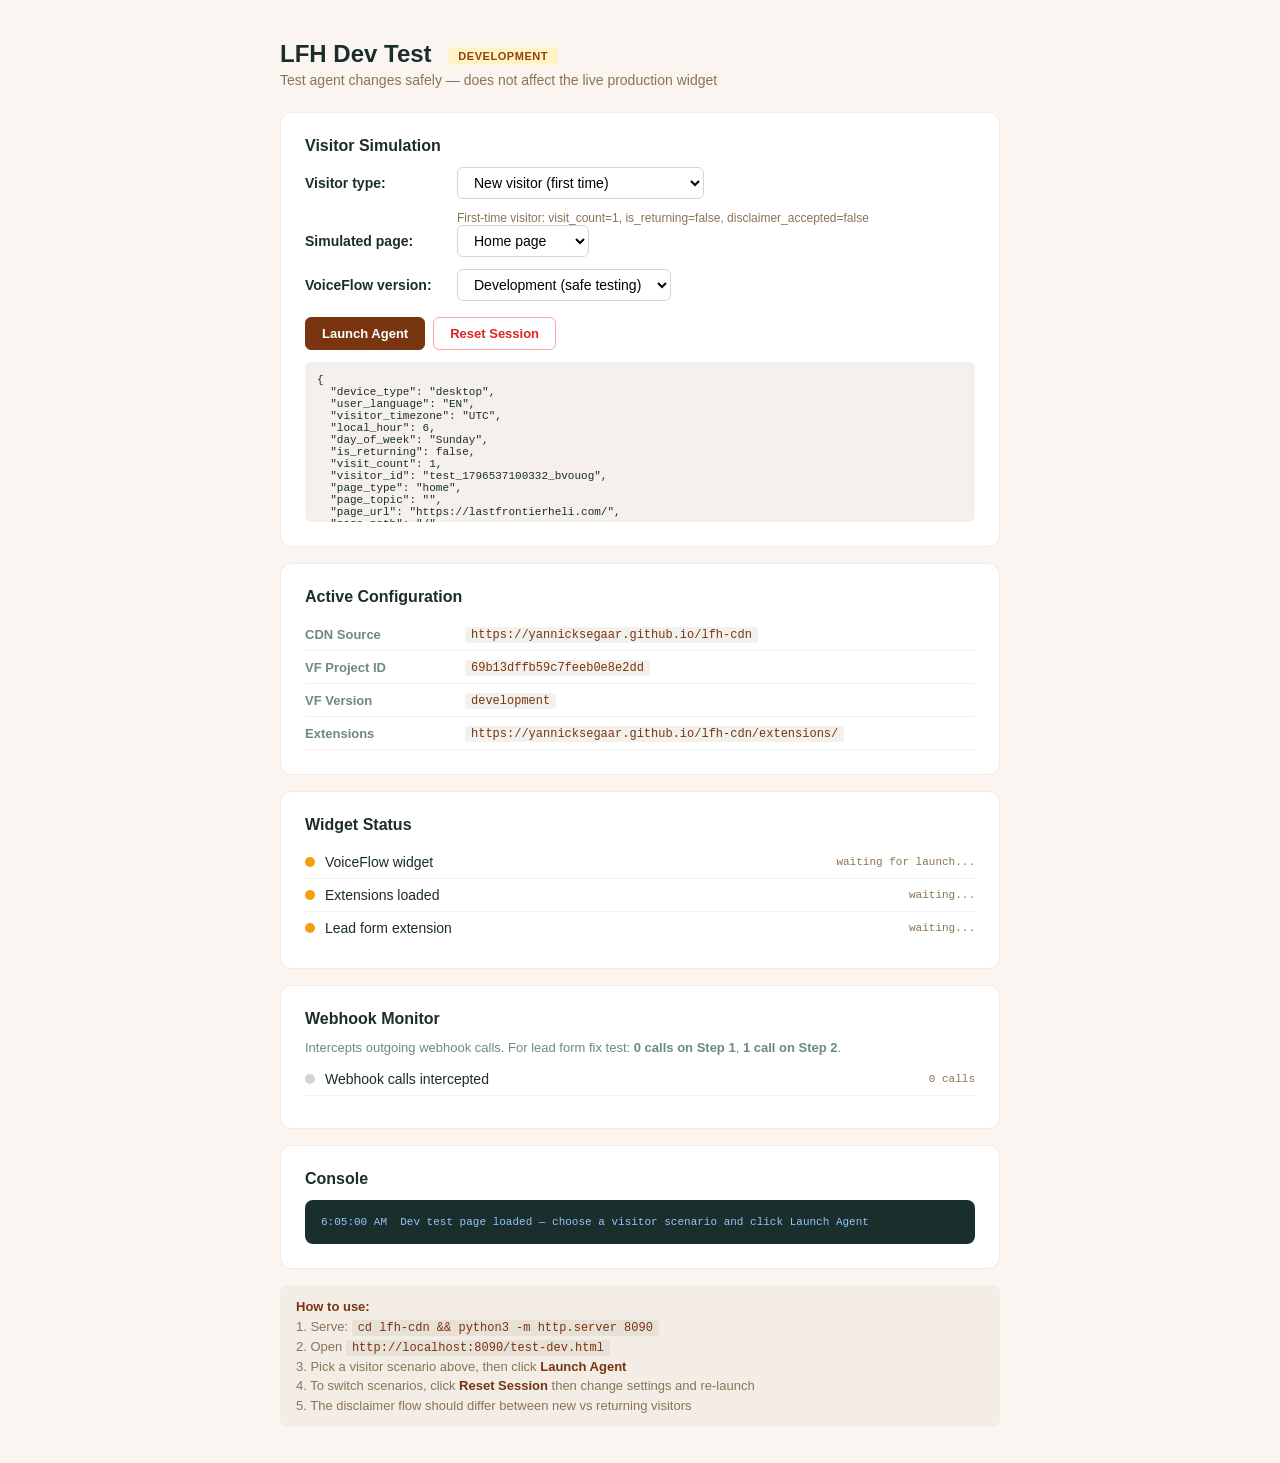
==== test-dev.html @ 9592e64e "Add persistent main menu button extension (staging) New extension lfh-menu-button.js with two parts:" ====
<!DOCTYPE html>
<html lang="en">
<head>
<meta charset="UTF-8">
<meta name="viewport" content="width=device-width, initial-scale=1.0">
<title>LFH Dev Test — Development Environment</title>
<style>
  * { margin: 0; padding: 0; box-sizing: border-box; }
  body {
    font-family: -apple-system, BlinkMacSystemFont, 'Segoe UI', sans-serif;
    background: #faf5f0;
    color: #1a2e2b;
    padding: 40px;
    min-height: 100vh;
  }
  .container { max-width: 720px; margin: 0 auto; }
  h1 { font-size: 24px; margin-bottom: 4px; }
  .subtitle { color: #8b7355; font-size: 14px; margin-bottom: 24px; }
  .env-badge {
    display: inline-block;
    font-size: 11px;
    font-weight: 700;
    text-transform: uppercase;
    letter-spacing: 0.05em;
    padding: 3px 10px;
    border-radius: 4px;
    margin-left: 10px;
    vertical-align: middle;
  }
  .env-badge.dev { background: #fef3c7; color: #92400e; }
  .env-badge.prod { background: #dcfce7; color: #166534; }
  .card {
    background: #fff;
    border: 1px solid rgba(0,0,0,0.07);
    border-radius: 12px;
    padding: 24px;
    margin-bottom: 16px;
  }
  .card h2 { font-size: 16px; margin-bottom: 12px; }
  .toggle-row {
    display: flex;
    align-items: center;
    gap: 12px;
    margin-bottom: 12px;
    flex-wrap: wrap;
  }
  .toggle-row label { font-size: 14px; font-weight: 600; min-width: 140px; }
  select, .toggle-row input[type="number"] {
    font-size: 14px;
    padding: 6px 12px;
    border: 1px solid #d1d5db;
    border-radius: 6px;
    background: #fff;
  }
  .toggle-row input[type="number"] { width: 70px; }
  .config-table {
    width: 100%;
    font-size: 13px;
    border-collapse: collapse;
  }
  .config-table td {
    padding: 8px 0;
    border-bottom: 1px solid rgba(0,0,0,0.05);
  }
  .config-table td:first-child {
    font-weight: 600;
    width: 160px;
    color: #6b8a85;
  }
  code {
    font-family: 'Menlo', monospace;
    font-size: 12px;
    background: rgba(139,115,85,0.1);
    color: #78350f;
    padding: 1px 6px;
    border-radius: 3px;
  }
  .check-row {
    display: flex;
    align-items: center;
    gap: 10px;
    padding: 8px 0;
    font-size: 14px;
    border-bottom: 1px solid rgba(0,0,0,0.05);
  }
  .check-row:last-child { border-bottom: none; }
  .dot {
    width: 10px; height: 10px;
    border-radius: 50%;
    background: #d1d5db;
    flex-shrink: 0;
    transition: background 0.3s;
  }
  .dot.pass { background: #22c55e; }
  .dot.fail { background: #ef4444; }
  .dot.loading { background: #f59e0b; animation: pulse 1s infinite; }
  @keyframes pulse { 50% { opacity: 0.4; } }
  .status-text {
    font-family: 'Menlo', monospace;
    font-size: 11px;
    color: #8b7355;
    margin-left: auto;
  }
  #console-log {
    font-family: 'Menlo', monospace;
    font-size: 11px;
    background: #1a2e2b;
    color: #86efac;
    padding: 16px;
    border-radius: 8px;
    max-height: 240px;
    overflow-y: auto;
    margin-top: 12px;
    white-space: pre-wrap;
  }
  #console-log .error { color: #fca5a5; }
  #console-log .warn { color: #fde68a; }
  #console-log .info { color: #93c5fd; }
  .hint {
    font-size: 13px;
    color: #8b7355;
    margin-top: 16px;
    padding: 12px 16px;
    background: rgba(139,115,85,0.06);
    border-radius: 8px;
    line-height: 1.5;
  }
  .hint strong { color: #78350f; }
  button.action-btn {
    font-size: 13px;
    font-weight: 600;
    padding: 8px 16px;
    border: 1px solid #d1d5db;
    border-radius: 6px;
    background: #fff;
    cursor: pointer;
  }
  button.action-btn:hover { background: #f3f4f6; }
  button.action-btn.primary {
    background: #78350f;
    color: #fff;
    border-color: #78350f;
  }
  button.action-btn.primary:hover { background: #92400e; }
  button.action-btn.danger {
    background: #fff;
    color: #dc2626;
    border-color: #fca5a5;
  }
  button.action-btn.danger:hover { background: #fef2f2; }
  .scenario-desc {
    font-size: 12px;
    color: #8b7355;
    margin-top: 4px;
    padding-left: 152px;
  }
  #network-log { margin-top: 8px; }
  #network-log .webhook-entry {
    font-size: 12px;
    padding: 6px 10px;
    margin: 4px 0;
    border-radius: 4px;
    font-family: 'Menlo', monospace;
  }
  #network-log .webhook-entry.initial { background: #fef3c7; color: #92400e; }
  #network-log .webhook-entry.complete { background: #dcfce7; color: #166534; }
  .payload-preview {
    font-family: 'Menlo', monospace;
    font-size: 11px;
    background: #f5f0eb;
    padding: 12px;
    border-radius: 6px;
    margin-top: 12px;
    white-space: pre-wrap;
    max-height: 160px;
    overflow-y: auto;
  }
  .btn-row {
    display: flex;
    gap: 8px;
    margin-top: 16px;
  }
</style>
</head>
<body>
<div class="container">
  <h1>LFH Dev Test <span class="env-badge dev" id="env-badge">Development</span></h1>
  <div class="subtitle">Test agent changes safely — does not affect the live production widget</div>

  <!-- Visitor Simulation -->
  <div class="card">
    <h2>Visitor Simulation</h2>
    <div class="toggle-row">
      <label>Visitor type:</label>
      <select id="visitor-type">
        <option value="new">New visitor (first time)</option>
        <option value="returning">Returning visitor</option>
        <option value="returning-accepted">Returning + disclaimer accepted</option>
      </select>
    </div>
    <div class="scenario-desc" id="scenario-desc">First-time visitor: visit_count=1, is_returning=false, disclaimer_accepted=false</div>

    <div class="toggle-row">
      <label>Simulated page:</label>
      <select id="sim-page">
        <option value="/">Home page</option>
        <option value="/tours">Tours page</option>
        <option value="/lodges/bell-2">Bell 2 Lodge</option>
        <option value="/lodges/ripley-creek">Ripley Creek</option>
        <option value="/booking">Booking page</option>
        <option value="/safety">Safety page</option>
        <option value="/faq">FAQ page</option>
        <option value="/contact">Contact page</option>
      </select>
    </div>

    <div class="toggle-row">
      <label>VoiceFlow version:</label>
      <select id="vf-env">
        <option value="development" selected>Development (safe testing)</option>
        <option value="production">Production (live agent)</option>
      </select>
    </div>

    <div class="btn-row">
      <button class="action-btn primary" id="launch-btn">Launch Agent</button>
      <button class="action-btn danger" id="reset-btn">Reset Session</button>
    </div>

    <div class="payload-preview" id="payload-preview">Launch payload will appear here...</div>
  </div>

  <!-- Environment Config -->
  <div class="card">
    <h2>Active Configuration</h2>
    <table class="config-table">
      <tr><td>CDN Source</td><td id="cdn-source"><code>loading...</code></td></tr>
      <tr><td>VF Project ID</td><td><code>69b13dffb59c7feeb0e8e2dd</code></td></tr>
      <tr><td>VF Version</td><td><code id="vf-version-display">development</code></td></tr>
      <tr><td>Extensions</td><td id="ext-source"><code>loading...</code></td></tr>
    </table>
  </div>

  <!-- Widget Status -->
  <div class="card">
    <h2>Widget Status</h2>
    <div class="check-row">
      <div class="dot loading" id="dot-vf"></div>
      <span>VoiceFlow widget</span>
      <span class="status-text" id="status-vf">waiting for launch...</span>
    </div>
    <div class="check-row">
      <div class="dot loading" id="dot-ext"></div>
      <span>Extensions loaded</span>
      <span class="status-text" id="status-ext">waiting...</span>
    </div>
    <div class="check-row">
      <div class="dot loading" id="dot-lead"></div>
      <span>Lead form extension</span>
      <span class="status-text" id="status-lead">waiting...</span>
    </div>
  </div>

  <!-- Webhook Monitor -->
  <div class="card">
    <h2>Webhook Monitor</h2>
    <p style="font-size: 13px; color: #6b8a85; margin-bottom: 8px;">
      Intercepts outgoing webhook calls. For lead form fix test:
      <strong>0 calls on Step 1</strong>, <strong>1 call on Step 2</strong>.
    </p>
    <div class="check-row">
      <div class="dot" id="dot-webhook"></div>
      <span>Webhook calls intercepted</span>
      <span class="status-text" id="status-webhook">0 calls</span>
    </div>
    <div id="network-log"></div>
  </div>

  <!-- Console Output -->
  <div class="card">
    <h2>Console</h2>
    <div id="console-log"></div>
  </div>

  <div class="hint">
    <strong>How to use:</strong><br>
    1. Serve: <code>cd lfh-cdn && python3 -m http.server 8090</code><br>
    2. Open <code>http://localhost:8090/test-dev.html</code><br>
    3. Pick a visitor scenario above, then click <strong>Launch Agent</strong><br>
    4. To switch scenarios, click <strong>Reset Session</strong> then change settings and re-launch<br>
    5. The disclaimer flow should differ between new vs returning visitors
  </div>
</div>

<!-- Console interceptor -->
<script>
(function() {
  var logEl = document.getElementById('console-log');
  var origLog = console.log;
  var origError = console.error;
  var origWarn = console.warn;

  function appendLog(msg, cls) {
    var line = document.createElement('div');
    if (cls) line.className = cls;
    line.textContent = new Date().toLocaleTimeString() + '  ' + msg;
    logEl.appendChild(line);
    logEl.scrollTop = logEl.scrollHeight;
  }

  window.__appendLog = appendLog;

  console.log = function() {
    origLog.apply(console, arguments);
    var msg = Array.from(arguments).join(' ');
    if (msg.includes('[LFH]') || msg.includes('voiceflow') || msg.includes('lead') || msg.includes('Lead') || msg.includes('webhook') || msg.includes('Webhook') || msg.includes('disclaimer') || msg.includes('Disclaimer'))
      appendLog(msg);
  };
  console.error = function() {
    origError.apply(console, arguments);
    appendLog(Array.from(arguments).map(String).join(' '), 'error');
  };
  console.warn = function() {
    origWarn.apply(console, arguments);
    var msg = Array.from(arguments).join(' ');
    if (msg.includes('[LFH]')) appendLog(msg, 'warn');
  };

  appendLog('Dev test page loaded — choose a visitor scenario and click Launch Agent', 'info');
})();
</script>

<!-- Webhook interceptor -->
<script>
(function() {
  var origFetch = window.fetch;
  var webhookCount = 0;
  var networkLog = document.getElementById('network-log');
  var dotWebhook = document.getElementById('dot-webhook');
  var statusWebhook = document.getElementById('status-webhook');

  window.fetch = function(url, options) {
    var urlStr = typeof url === 'string' ? url : (url && url.url) || '';

    if (urlStr.includes('webhook') && options && options.method === 'POST') {
      webhookCount++;
      statusWebhook.textContent = webhookCount + ' call' + (webhookCount !== 1 ? 's' : '');
      dotWebhook.className = 'dot pass';

      try {
        var body = JSON.parse(options.body);
        var type = body.submissionType || 'unknown';
        var entry = document.createElement('div');
        entry.className = 'webhook-entry ' + type;
        entry.textContent = new Date().toLocaleTimeString() + ' — POST webhook (' + type + ')' +
          (body.lead ? ' — ' + (body.lead.firstName || '') + ' ' + (body.lead.lastName || '') : '') +
          ' — v' + (body.formVersion || '?');
        networkLog.appendChild(entry);
        window.__appendLog('[WEBHOOK] ' + type + ' submission (formVersion: ' + (body.formVersion || '?') + ')', 'info');
      } catch (e) {}
    }

    return origFetch.apply(this, arguments);
  };
})();
</script>

<!-- Visitor simulation + widget loader -->
<script>
(function() {
  var isLocal = (location.hostname === 'localhost' || location.hostname === '127.0.0.1');
  var CDN = isLocal ? location.origin : 'https://yannicksegaar.github.io/lfh-cdn';
  var PROJECT_ID = '69b13dffb59c7feeb0e8e2dd';

  document.getElementById('cdn-source').innerHTML = '<code>' + CDN + '</code>';
  document.getElementById('ext-source').innerHTML = '<code>' + CDN + '/extensions/</code>';

  // Restore env from URL param
  var params = new URLSearchParams(location.search);
  var envSelect = document.getElementById('vf-env');
  var visitorSelect = document.getElementById('visitor-type');
  var pageSelect = document.getElementById('sim-page');
  var scenarioDesc = document.getElementById('scenario-desc');
  var payloadPreview = document.getElementById('payload-preview');
  var versionDisplay = document.getElementById('vf-version-display');
  var badge = document.getElementById('env-badge');

  if (params.get('env')) envSelect.value = params.get('env');
  if (params.get('visitor')) visitorSelect.value = params.get('visitor');
  if (params.get('page')) pageSelect.value = params.get('page');

  // Page type detection (mirrors loader.js)
  function detectPageType(path) {
    var p = (path || '/').replace(/\/$/, '').toLowerCase() || '/';
    if (p === '/' || p === '/home') return 'home';
    if (p.includes('/tour') || p.includes('/heli-ski')) return 'tours';
    if (p.includes('/lodge') || p.includes('/bell-2') || p.includes('/ripley')) return 'lodge';
    if (p.includes('/book') || p.includes('/reserv')) return 'booking';
    if (p.includes('/safe')) return 'safety';
    if (p.includes('/faq') || p.includes('/question')) return 'faq';
    if (p.includes('/contact')) return 'contact';
    return 'other';
  }

  // Build session data based on scenario
  function buildSessionData() {
    var visitor = visitorSelect.value;
    var pagePath = pageSelect.value;
    var isReturning = visitor !== 'new';
    var visitCount = visitor === 'new' ? 1 : (visitor === 'returning' ? 3 : 5);
    var disclaimerAccepted = visitor === 'returning-accepted';

    // Generate a visitor ID (or reuse)
    var visitorId = 'test_' + Date.now() + '_' + Math.random().toString(36).substr(2, 6);

    return {
      device_type: window.innerWidth < 768 ? 'mobile' : 'desktop',
      user_language: 'EN',
      visitor_timezone: Intl.DateTimeFormat().resolvedOptions().timeZone,
      local_hour: new Date().getHours(),
      day_of_week: new Date().toLocaleDateString('en-US', { weekday: 'long' }),
      is_returning: isReturning,
      visit_count: visitCount,
      visitor_id: visitorId,
      page_type: detectPageType(pagePath),
      page_topic: '',
      page_url: 'https://lastfrontierheli.com' + pagePath,
      page_path: pagePath,
      referrer: '',
      utm: {},
      disclaimer_accepted: disclaimerAccepted
    };
  }

  // Update scenario description
  function updateScenarioDesc() {
    var visitor = visitorSelect.value;
    var descs = {
      'new': 'First-time visitor: visit_count=1, is_returning=false, disclaimer_accepted=false',
      'returning': 'Returning visitor: visit_count=3, is_returning=true, disclaimer_accepted=false (should see disclaimer again)',
      'returning-accepted': 'Returning + accepted: visit_count=5, is_returning=true, disclaimer_accepted=true (should skip disclaimer)'
    };
    scenarioDesc.textContent = descs[visitor] || '';
    payloadPreview.textContent = JSON.stringify(buildSessionData(), null, 2);
  }

  function updateEnvDisplay() {
    var env = envSelect.value;
    versionDisplay.textContent = env;
    badge.textContent = env === 'production' ? 'Production' : 'Development';
    badge.className = env === 'production' ? 'env-badge prod' : 'env-badge dev';
  }

  visitorSelect.addEventListener('change', updateScenarioDesc);
  pageSelect.addEventListener('change', updateScenarioDesc);
  envSelect.addEventListener('change', updateEnvDisplay);
  updateScenarioDesc();
  updateEnvDisplay();

  // Track loaded extensions
  var loadedExtensions = null;

  // Load VF bundle + extensions (once)
  function loadDependencies() {
    return new Promise(function(resolve) {
      // Check if already loaded
      if (window.voiceflow && window.voiceflow.chat && loadedExtensions) {
        resolve(loadedExtensions);
        return;
      }

      var vfScript = document.createElement('script');
      vfScript.src = 'https://cdn.voiceflow.com/widget-next/bundle.mjs';
      vfScript.type = 'text/javascript';
      document.head.appendChild(vfScript);

      vfScript.onload = function() {
        Promise.all([
          import(CDN + '/extensions/lfh-disclaimer.js'),
          import(CDN + '/extensions/lfh-lead-form.js'),
          import(CDN + '/extensions/lfh-feedback.js'),
          import(CDN + '/extensions/lfh-selfservice-widget.js'),
          import(CDN + '/extensions/lfh-selfservice-modal.js'),
          import(CDN + '/extensions/lfh-lodges-widget.js'),
          import(CDN + '/extensions/lfh-lodges-modal.js'),
          import(CDN + '/extensions/lfh-tours-grid.js'),
          import(CDN + '/extensions/lfh-tours-modal.js'),
          import(CDN + '/extensions/lfh-weather-widget.js'),
          import(CDN + '/extensions/lfh-weather-modal.js'),
          import(CDN + '/extensions/lfh-welcome.js'),
          import(CDN + '/extensions/lfh-snowfall.js'),
          import(CDN + '/extensions/lfh-hub.js'),
          import(CDN + '/extensions/lfh-menu-button.js'),
        ]).then(function(mods) {
          loadedExtensions = [
            mods[0].LFHDisclaimerModal,        // lfh-disclaimer.js
            mods[1].LastFrontierLeadForm_v4_Unified, // lfh-lead-form.js
            mods[2].FeedbackExtension10,       // lfh-feedback.js
            mods[3].LastFrontierBrowserSelfService_v4_Unified, // lfh-selfservice-widget.js
            mods[5].LFHLodgeCompareWidgetV2Unified,  // lfh-lodges-widget.js
            mods[7].LFHTourExplorerGridBookingUnified, // lfh-tours-grid.js
            mods[9].LFHWeatherConditionsWidgetV2Unified, // lfh-weather-widget.js
            mods[11].LastFrontierWelcomeGridV2, // lfh-welcome.js
            mods[12].SnowfallExtension1,       // lfh-snowfall.js
            mods[13].LastFrontierHub,          // lfh-hub.js
            mods[14].LFHMenuConfirmation,      // lfh-menu-button.js
          ].filter(Boolean);

          document.getElementById('dot-ext').className = 'dot pass';
          document.getElementById('status-ext').textContent = loadedExtensions.length + ' loaded';
          document.getElementById('dot-lead').className = 'dot pass';
          document.getElementById('status-lead').textContent = 'v5.4.1';
          console.log('[LFH] Extensions loaded: ' + loadedExtensions.length);

          resolve(loadedExtensions);
        }).catch(function(err) {
          document.getElementById('dot-ext').className = 'dot fail';
          document.getElementById('status-ext').textContent = 'error';
          console.error('[LFH] Extension load error: ' + err);
          resolve([]);
        });
      };
    });
  }

  // Launch Agent button
  document.getElementById('launch-btn').addEventListener('click', function() {
    var btn = this;
    btn.disabled = true;
    btn.textContent = 'Loading...';

    var env = envSelect.value;
    var sessionData = buildSessionData();

    // Update payload preview
    payloadPreview.textContent = JSON.stringify(sessionData, null, 2);

    window.__appendLog('Launching agent (' + env + ') as ' + visitorSelect.value + ' visitor on ' + pageSelect.value, 'info');
    window.__appendLog('disclaimer_accepted=' + sessionData.disclaimer_accepted + ', is_returning=' + sessionData.is_returning + ', visit_count=' + sessionData.visit_count, 'info');

    // Clear any stale session
    Object.keys(localStorage).filter(function(k) { return k.includes('voiceflow'); }).forEach(function(k) { localStorage.removeItem(k); });

    loadDependencies().then(function(extensions) {
      return window.voiceflow.chat.load({
        verify: { projectID: PROJECT_ID },
        url: 'https://general-runtime.voiceflow.com',
        versionID: env,
        launch: {
          event: {
            type: 'launch',
            payload: sessionData
          }
        },
        assistant: {
          stylesheet: CDN + '/css/LFH_styles.css',
          extensions: extensions
        }
      });
    }).then(function() {
      document.getElementById('dot-vf').className = 'dot pass';
      document.getElementById('status-vf').textContent = 'loaded (' + env + ')';
      console.log('[LFH] Widget loaded with versionID: ' + env);
      btn.textContent = 'Launch Agent';
      btn.disabled = false;

      // Auto-open the widget
      setTimeout(function() { window.voiceflow.chat.open(); }, 500);
    }).catch(function(err) {
      document.getElementById('dot-vf').className = 'dot fail';
      document.getElementById('status-vf').textContent = 'error';
      console.error('[LFH] Widget load error: ' + err);
      btn.textContent = 'Launch Agent';
      btn.disabled = false;
    });
  });

  // Reset Session button
  document.getElementById('reset-btn').addEventListener('click', function() {
    // Clear VoiceFlow sessions
    Object.keys(localStorage).filter(function(k) {
      return k.includes('voiceflow') || k.includes('lfh');
    }).forEach(function(k) { localStorage.removeItem(k); });

    // Remove widget from DOM
    var widgetEls = document.querySelectorAll('#voiceflow-chat, [id^="voiceflow"]');
    widgetEls.forEach(function(el) { el.remove(); });

    // Reset status dots
    ['dot-vf'].forEach(function(id) {
      document.getElementById(id).className = 'dot loading';
    });
    document.getElementById('status-vf').textContent = 'waiting for launch...';
    document.getElementById('dot-webhook').className = 'dot';
    document.getElementById('status-webhook').textContent = '0 calls';
    document.getElementById('network-log').innerHTML = '';

    window.__appendLog('Session reset — choose a new scenario and click Launch Agent', 'info');

    // Force a clean reload to fully clear widget state
    var url = new URL(location.href);
    url.searchParams.set('env', envSelect.value);
    url.searchParams.set('visitor', visitorSelect.value);
    url.searchParams.set('page', pageSelect.value);
    url.searchParams.set('t', Date.now()); // cache bust
    location.href = url.toString();
  });

})();
</script>
</body>
</html>
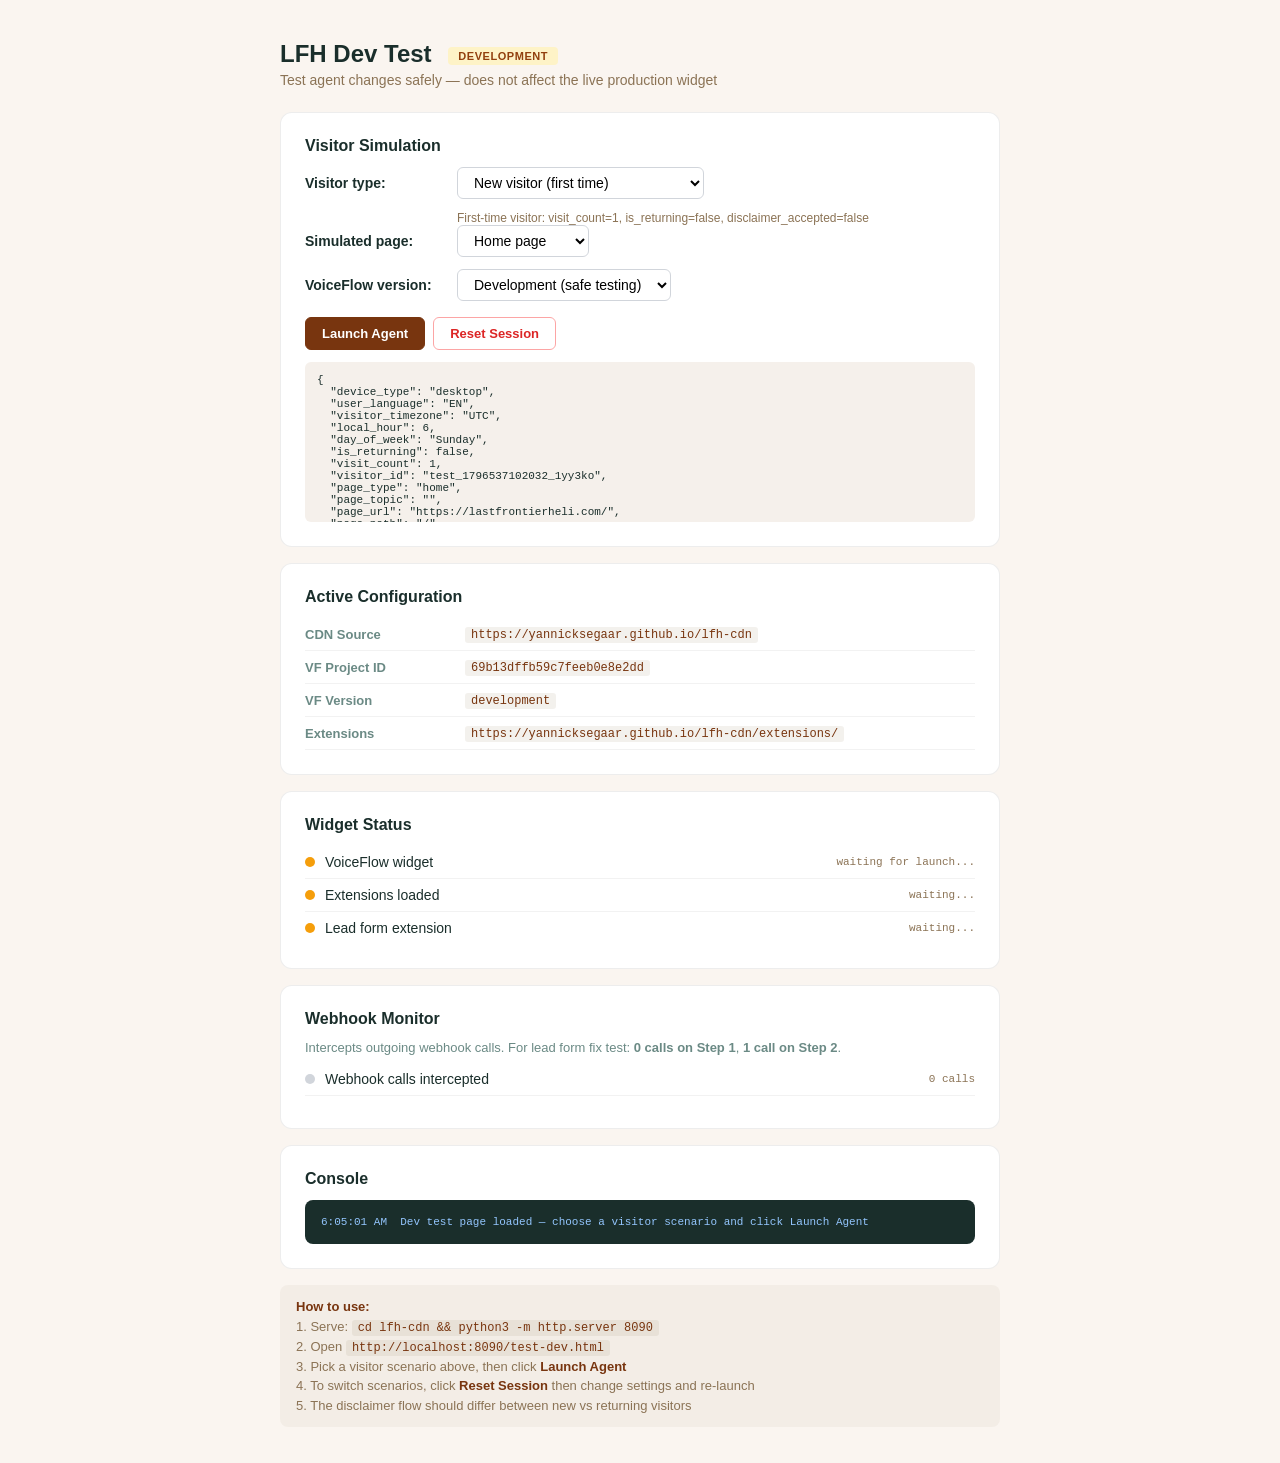
==== commit 032c0f70: "Move menu confirmation to client-side, remove ext_menuConfirmation Confirmation now happens entirely" ====
--- a/test-dev.html
+++ b/test-dev.html
@@ -503,7 +503,7 @@
             mods[11].LastFrontierWelcomeGridV2, // lfh-welcome.js
             mods[12].SnowfallExtension1,       // lfh-snowfall.js
             mods[13].LastFrontierHub,          // lfh-hub.js
-            mods[14].LFHMenuConfirmation,      // lfh-menu-button.js
+            // lfh-menu-button.js — no extension registration needed (DOM injection only)
           ].filter(Boolean);
 
           document.getElementById('dot-ext').className = 'dot pass';
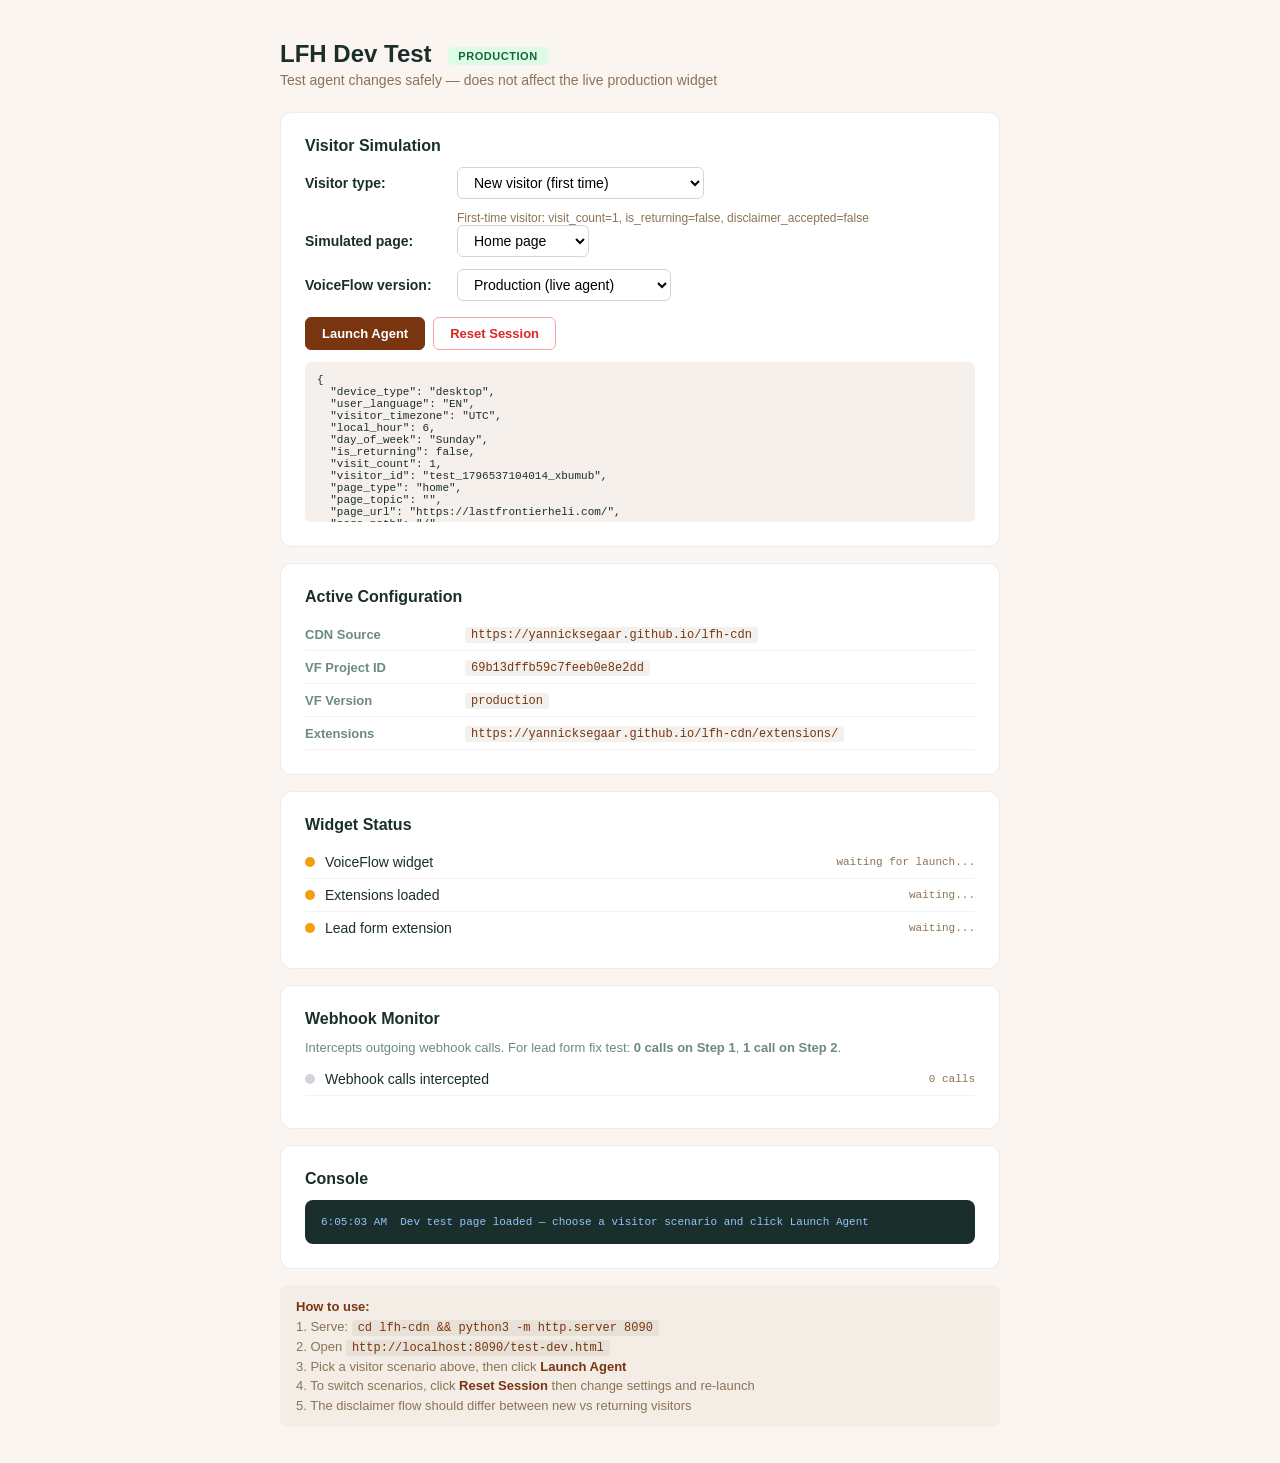
==== commit a0c17189: "Fix extension loading: add missing lfh-disclaimer.js, default to production lfh-disclaimer.js was ne" ====
--- a/test-dev.html
+++ b/test-dev.html
@@ -217,8 +217,8 @@
     <div class="toggle-row">
       <label>VoiceFlow version:</label>
       <select id="vf-env">
-        <option value="development" selected>Development (safe testing)</option>
-        <option value="production">Production (live agent)</option>
+        <option value="development">Development (safe testing)</option>
+        <option value="production" selected>Production (live agent)</option>
       </select>
     </div>
 
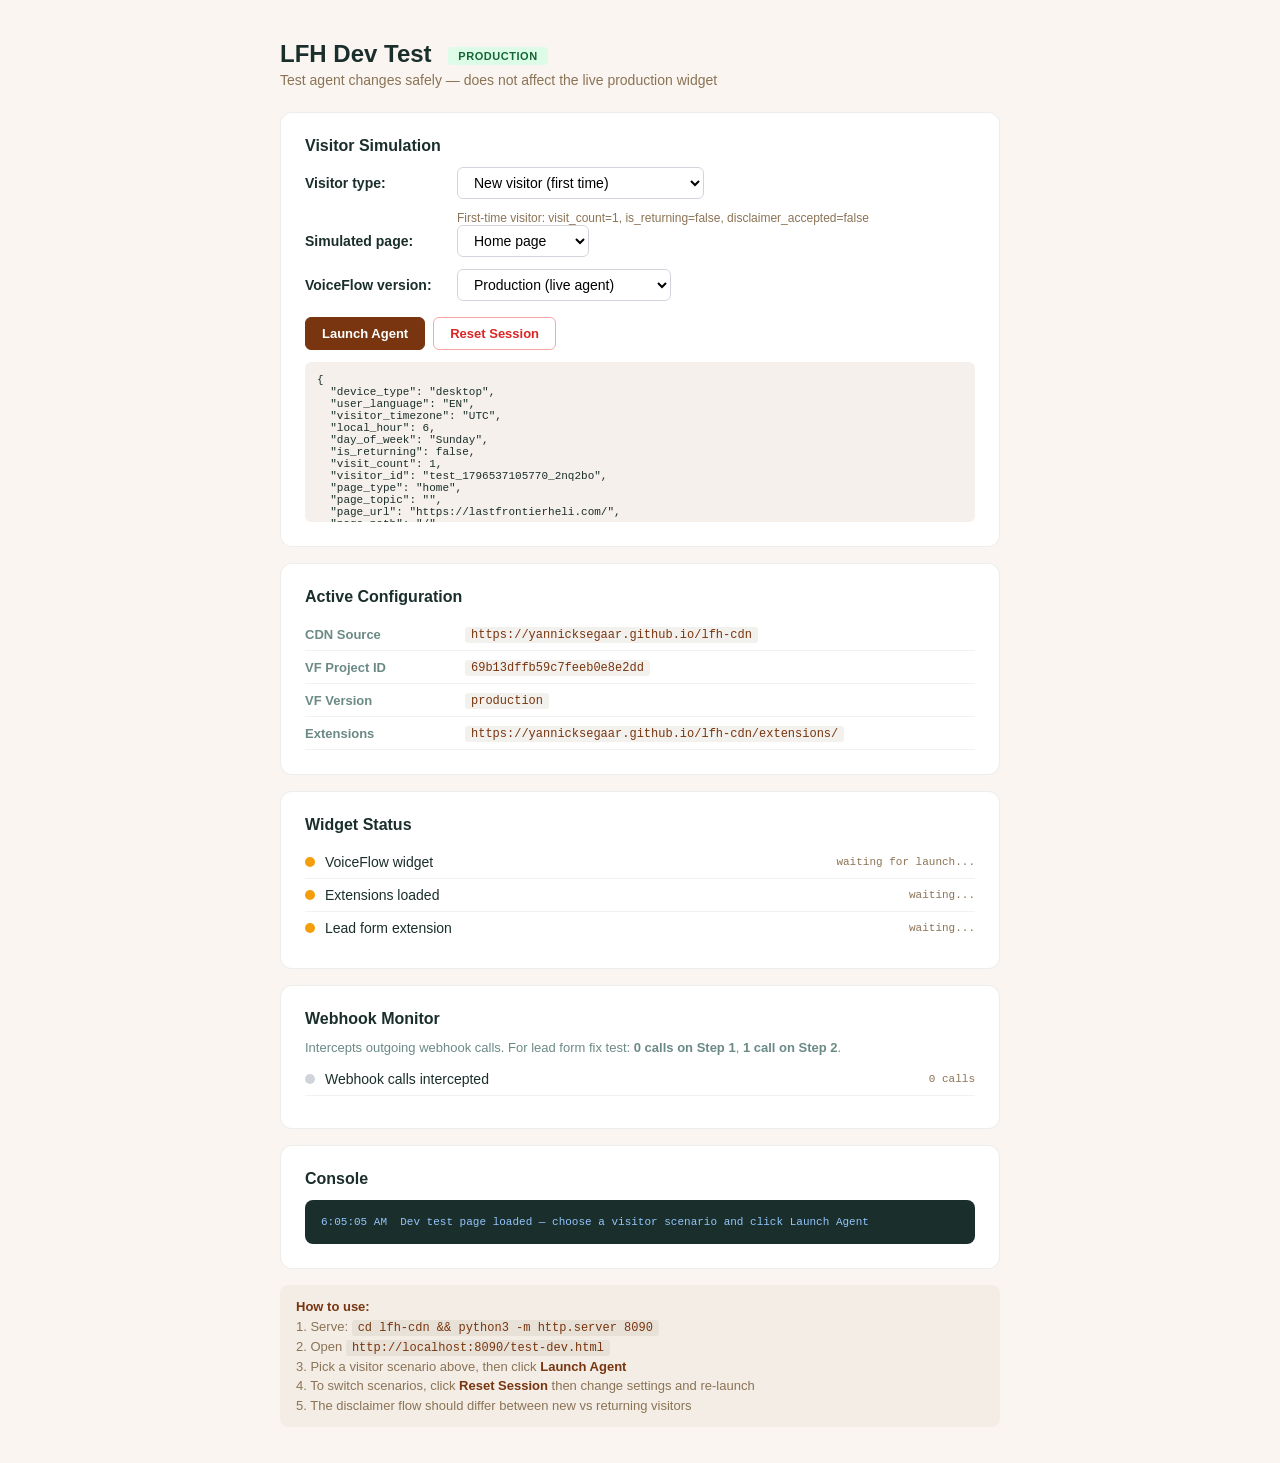
==== commit 2d6687e3: "Fix test-dev.html CDN URL to auto-detect staging deployment When served from /staging/ subdirectory " ====
--- a/test-dev.html
+++ b/test-dev.html
@@ -369,7 +369,10 @@
 <script>
 (function() {
   var isLocal = (location.hostname === 'localhost' || location.hostname === '127.0.0.1');
-  var CDN = isLocal ? location.origin : 'https://yannicksegaar.github.io/lfh-cdn';
+  var isStaging = location.pathname.indexOf('/staging/') !== -1;
+  var CDN = isLocal ? location.origin
+         : isStaging ? 'https://yannicksegaar.github.io/lfh-cdn/staging'
+         : 'https://yannicksegaar.github.io/lfh-cdn';
   var PROJECT_ID = '69b13dffb59c7feeb0e8e2dd';
 
   document.getElementById('cdn-source').innerHTML = '<code>' + CDN + '</code>';
@@ -476,7 +479,7 @@
 
       vfScript.onload = function() {
         Promise.all([
-          import(CDN + '/extensions/lfh-disclaimer.js'),
+          import(CDN + '/extensions/lfh-input-gate.js'),
           import(CDN + '/extensions/lfh-lead-form.js'),
           import(CDN + '/extensions/lfh-feedback.js'),
           import(CDN + '/extensions/lfh-selfservice-widget.js'),
@@ -493,7 +496,7 @@
           import(CDN + '/extensions/lfh-menu-button.js'),
         ]).then(function(mods) {
           loadedExtensions = [
-            mods[0].LFHDisclaimerModal,        // lfh-disclaimer.js
+            mods[0].LFHInputGate,              // lfh-input-gate.js
             mods[1].LastFrontierLeadForm_v4_Unified, // lfh-lead-form.js
             mods[2].FeedbackExtension10,       // lfh-feedback.js
             mods[3].LastFrontierBrowserSelfService_v4_Unified, // lfh-selfservice-widget.js
